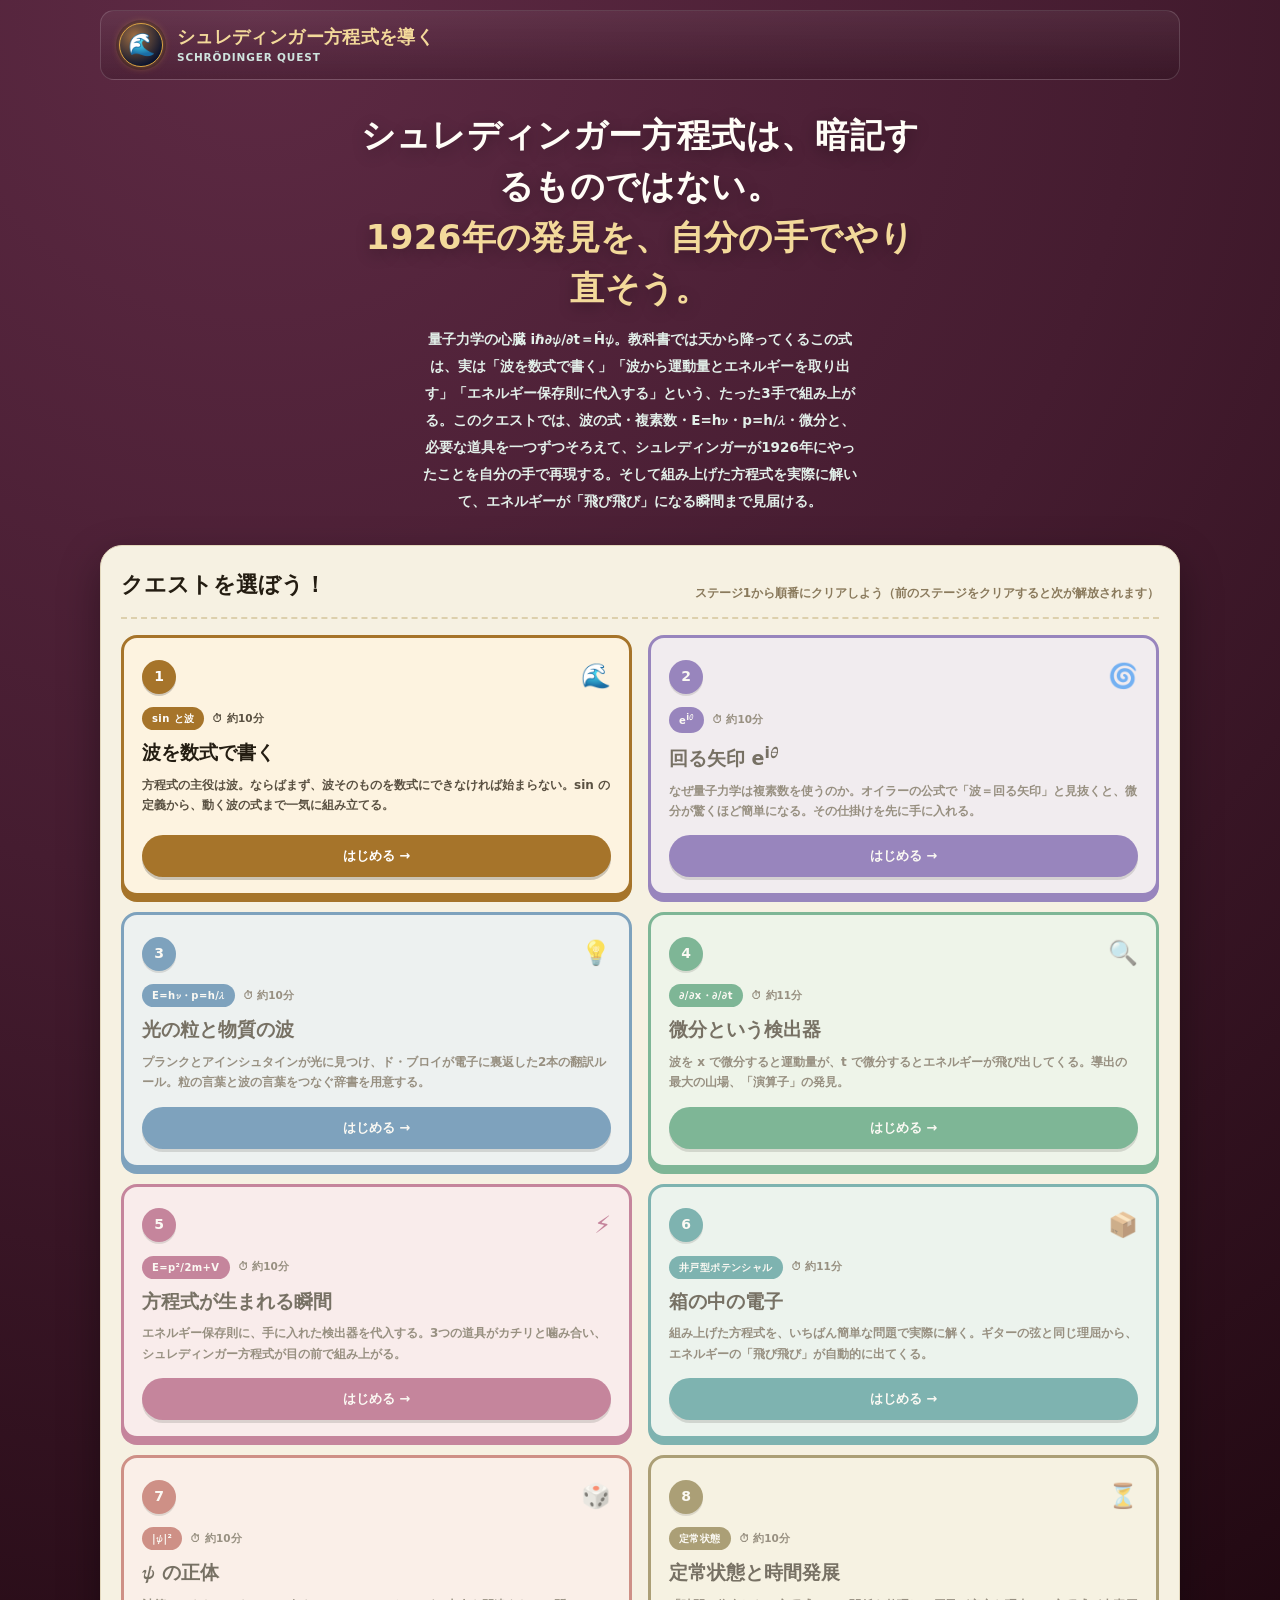
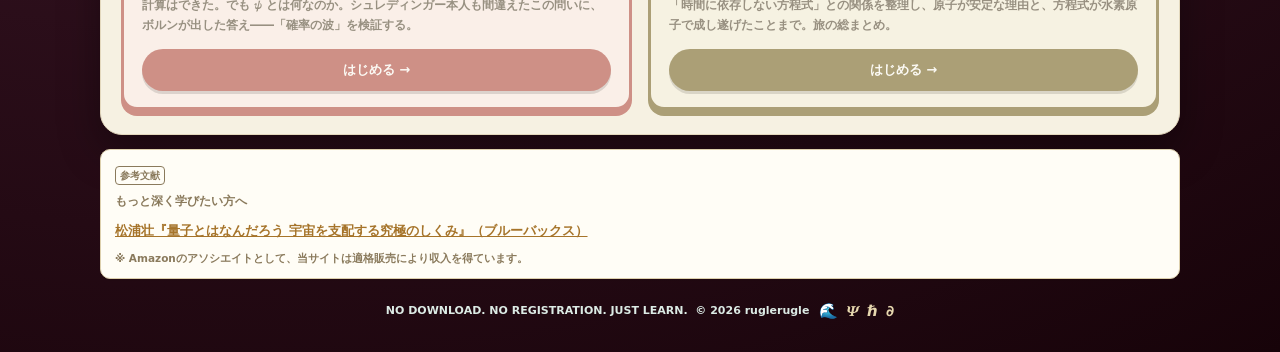
==== index.html @ d4841911 "refactor: 前作との重複を縮約しGreekNuフォント導入・リンク接続 stage3の光電効果・ド・ブロイのフル再教育を復習+リンクに縮約（ℏ導入は維持）。 stage7前半の|ψ|²再説明を" ====
<!DOCTYPE html>
<html lang="ja">
<head>
<meta charset="UTF-8">
<meta name="viewport" content="width=device-width, initial-scale=1.0">
<meta name="theme-color" content="#451c30">
<!-- Google tag (gtag.js) -->
<script async src="https://www.googletagmanager.com/gtag/js?id=G-9RTQCP2HXM"></script>
<script>
  window.dataLayer = window.dataLayer || [];
  function gtag(){dataLayer.push(arguments);}
  gtag('js', new Date());
  gtag('config', 'G-9RTQCP2HXM');
</script>
<title>シュレディンガー方程式を導く ― 全8ステージの無料学習ゲーム</title>
<meta name="description" content="量子力学の心臓、シュレディンガー方程式（シュレーディンガー方程式）はどこから来たのか。波の式・複素数・E=hν・p=h/λ・微分――道具を一つずつそろえて、1926年の方程式を自分の手で組み立てる全8ステージの無料学習サイト。ねこ博士とうさ美が案内します。">
<link rel="canonical" href="https://ruglerugle.github.io/schrodinger-equation/">
<meta property="og:type" content="website">
<meta property="og:site_name" content="シュレディンガー方程式を導く">
<meta property="og:locale" content="ja_JP">
<meta property="og:title" content="シュレディンガー方程式を導く ― 全8ステージの無料学習ゲーム">
<meta property="og:description" content="量子力学の心臓 iℏ∂ψ/∂t＝Ĥψ は、暗記するものではない。波の式と微分だけで、1926年の方程式を自分の手で組み立てる。">
<meta property="og:url" content="https://ruglerugle.github.io/schrodinger-equation/">
<meta property="og:image" content="https://ruglerugle.github.io/schrodinger-equation/images/ogp.png">
<meta name="twitter:card" content="summary_large_image">
<link rel="icon" type="image/png" href="images/favicon.png">
<link rel="stylesheet" href="design-system.css">
<script type="application/ld+json">
{
  "@context": "https://schema.org",
  "@type": "LearningResource",
  "name": "シュレディンガー方程式を導く",
  "alternateName": "SCHRÖDINGER QUEST",
  "description": "量子力学の基礎方程式であるシュレディンガー方程式を、波の数式化・複素数の波・光量子仮説と物質波・微分演算子・エネルギー保存則から自分の手で組み立て、井戸型ポテンシャルを解いて確率解釈と時間発展まで学ぶ全8ステージの無料学習サイト。",
  "url": "https://ruglerugle.github.io/schrodinger-equation/",
  "inLanguage": "ja",
  "learningResourceType": "learning activity",
  "educationalLevel": "中学生以上",
  "teaches": "シュレディンガー方程式の導出（波の式・オイラーの公式・E=hν・p=h/λ・微分演算子・エネルギー保存則・井戸型ポテンシャル・ボルンの確率解釈・定常状態と時間発展）",
  "isAccessibleForFree": true,
  "author": { "@type": "Person", "name": "ruglerugle" }
}
</script>
</head>
<body>
<div class="shell">
  <nav class="topbar" aria-label="サイト情報">
    <span class="brand-badge" aria-hidden="true">🌊</span>
    <span class="brand-copy">
      <strong>シュレディンガー方程式を導く</strong>
      <small>SCHRÖDINGER QUEST</small>
    </span>
  </nav>

  <header class="hero">
    <div class="hero-copy">
      <h1><span class="line">シュレディンガー方程式は、暗記するものではない。</span><span class="line accent">1926年の発見を、自分の手でやり直そう。</span></h1>
      <p>量子力学の心臓 <span class="nowrap">iℏ∂ψ/∂t＝Ĥψ</span>。教科書では天から降ってくるこの式は、実は「波を数式で書く」「波から運動量とエネルギーを取り出す」「エネルギー保存則に代入する」という、たった3手で組み上がる。このクエストでは、波の式・複素数・<span class="nowrap">E=hν</span>・<span class="nowrap">p=h/λ</span>・微分と、必要な道具を一つずつそろえて、シュレディンガーが1926年にやったことを自分の手で再現する。そして組み上げた方程式を実際に解いて、エネルギーが「飛び飛び」になる瞬間まで見届ける。</p>
    </div>
  </header>

  <main>
    <section class="board" aria-labelledby="quest-heading">
      <div class="board-head">
        <div><h2 id="quest-heading">クエストを選ぼう！</h2></div>
        <p>ステージ1から順番にクリアしよう（前のステージをクリアすると次が解放されます）</p>
      </div>

      <div class="quest-grid">
        <a class="quest-card" href="stage1.html" data-stage="1" style="--accent:#a6742a;--accent-bg:#fdf3e0">
          <div class="q-top"><span class="q-num">1</span><span class="q-suit" aria-hidden="true">🌊</span></div>
          <div class="q-meta"><span class="q-tag">sin と波</span><span class="q-time">⏱ 約10分</span></div>
          <div class="q-title">波を数式で書く</div>
          <p class="q-desc">方程式の主役は波。ならばまず、波そのものを数式にできなければ始まらない。sin の定義から、動く波の式まで一気に組み立てる。</p>
          <span class="q-cta">はじめる →</span>
        </a>

        <a class="quest-card" href="stage2.html" data-stage="2" style="--accent:#5b3fa6;--accent-bg:#efe9f9">
          <div class="q-top"><span class="q-num">2</span><span class="q-suit" aria-hidden="true">🌀</span></div>
          <div class="q-meta"><span class="q-tag">e<sup>iθ</sup></span><span class="q-time">⏱ 約10分</span></div>
          <div class="q-title">回る矢印 e<sup>iθ</sup></div>
          <p class="q-desc">なぜ量子力学は複素数を使うのか。オイラーの公式で「波＝回る矢印」と見抜くと、微分が驚くほど簡単になる。その仕掛けを先に手に入れる。</p>
          <span class="q-cta">はじめる →</span>
        </a>

        <a class="quest-card" href="stage3.html" data-stage="3" style="--accent:#2f6fa6;--accent-bg:#e8f1fa">
          <div class="q-top"><span class="q-num">3</span><span class="q-suit" aria-hidden="true">💡</span></div>
          <div class="q-meta"><span class="q-tag">E=hν・p=h/λ</span><span class="q-time">⏱ 約10分</span></div>
          <div class="q-title">光の粒と物質の波</div>
          <p class="q-desc">プランクとアインシュタインが光に見つけ、ド・ブロイが電子に裏返した2本の翻訳ルール。粒の言葉と波の言葉をつなぐ辞書を用意する。</p>
          <span class="q-cta">はじめる →</span>
        </a>

        <a class="quest-card" href="stage4.html" data-stage="4" style="--accent:#2f8f65;--accent-bg:#eaf7ef">
          <div class="q-top"><span class="q-num">4</span><span class="q-suit" aria-hidden="true">🔍</span></div>
          <div class="q-meta"><span class="q-tag">∂/∂x・∂/∂t</span><span class="q-time">⏱ 約11分</span></div>
          <div class="q-title">微分という検出器</div>
          <p class="q-desc">波を x で微分すると運動量が、t で微分するとエネルギーが飛び出してくる。導出の最大の山場、「演算子」の発見。</p>
          <span class="q-cta">はじめる →</span>
        </a>

        <a class="quest-card" href="stage5.html" data-stage="5" style="--accent:#a63f6f;--accent-bg:#fbe9f1">
          <div class="q-top"><span class="q-num">5</span><span class="q-suit" aria-hidden="true">⚡</span></div>
          <div class="q-meta"><span class="q-tag">E=p²/2m+V</span><span class="q-time">⏱ 約10分</span></div>
          <div class="q-title">方程式が生まれる瞬間</div>
          <p class="q-desc">エネルギー保存則に、手に入れた検出器を代入する。3つの道具がカチリと噛み合い、シュレディンガー方程式が目の前で組み上がる。</p>
          <span class="q-cta">はじめる →</span>
        </a>

        <a class="quest-card" href="stage6.html" data-stage="6" style="--accent:#2f8a8f;--accent-bg:#e6f5f5">
          <div class="q-top"><span class="q-num">6</span><span class="q-suit" aria-hidden="true">📦</span></div>
          <div class="q-meta"><span class="q-tag">井戸型ポテンシャル</span><span class="q-time">⏱ 約11分</span></div>
          <div class="q-title">箱の中の電子</div>
          <p class="q-desc">組み上げた方程式を、いちばん簡単な問題で実際に解く。ギターの弦と同じ理屈から、エネルギーの「飛び飛び」が自動的に出てくる。</p>
          <span class="q-cta">はじめる →</span>
        </a>

        <a class="quest-card" href="stage7.html" data-stage="7" style="--accent:#b5504a;--accent-bg:#fdefed">
          <div class="q-top"><span class="q-num">7</span><span class="q-suit" aria-hidden="true">🎲</span></div>
          <div class="q-meta"><span class="q-tag">|ψ|²</span><span class="q-time">⏱ 約10分</span></div>
          <div class="q-title">ψ の正体</div>
          <p class="q-desc">計算はできた。でも ψ とは何なのか。シュレディンガー本人も間違えたこの問いに、ボルンが出した答え――「確率の波」を検証する。</p>
          <span class="q-cta">はじめる →</span>
        </a>

        <a class="quest-card" href="stage8.html" data-stage="8" style="--accent:#7a6a2f;--accent-bg:#f7f3e2">
          <div class="q-top"><span class="q-num">8</span><span class="q-suit" aria-hidden="true">⏳</span></div>
          <div class="q-meta"><span class="q-tag">定常状態</span><span class="q-time">⏱ 約10分</span></div>
          <div class="q-title">定常状態と時間発展</div>
          <p class="q-desc">「時間に依存しない方程式」との関係を整理し、原子が安定な理由と、方程式が水素原子で成し遂げたことまで。旅の総まとめ。</p>
          <span class="q-cta">はじめる →</span>
        </a>

      </div>
    </section>

    <div id="book-recommend"></div>
  </main>

  <footer>
    <p>NO DOWNLOAD. NO REGISTRATION. JUST LEARN. &nbsp;© <span id="year"></span> ruglerugle</p>
    <div class="footer-suits" aria-hidden="true"><span>🌊</span><span>Ψ</span><span>ℏ</span><span>∂</span></div>
  </footer>
</div>

<script>
  document.getElementById("year").textContent = new Date().getFullYear();
</script>
<script src="js/progress.js"></script>
<script>SQ.initCoverPage();</script>
</body>
</html>
---- design-system.css ----
/* ============================================================
   QUEST TEMPLATE — design system
   フェルト×クリーム紙×ゴールドを基調にした、学習クエスト系サイトの
   見た目だけを抜き出した共通デザインシステム。
   クイズ判定・進捗管理・ダイアログ内容などのロジックは含まない。
   色を変えたいときは :root の変数だけ差し替えればOK。
   ============================================================ */

/* ギリシャ文字（Α-Ω, α-ω）を数学組版用のSTIX Two Text Italic（SIL OFLライセンス）で描画し、
   数式らしい字形にする（特にνは右ストロークが強くカーブし、英字のvと見分けやすくなる）。
   woff2はギリシャ文字のみのサブセット(約7KB)を同梱 */
@font-face{
  font-family:"GreekNu";
  src:url("fonts/greek-stix-italic.woff2") format("woff2"),local("Georgia Italic"),local("Times New Roman Italic");
  font-weight:100 900;
  unicode-range:U+0391-03A1,U+03A3-03A9,U+03B1-03C9;
}

*,*::before,*::after{box-sizing:border-box;margin:0;padding:0}
html{-webkit-text-size-adjust:100%;text-size-adjust:100%;scroll-behavior:smooth}
html,body{max-width:100vw;overflow-x:hidden}

:root{
  /* ベース配色（波動カラー：黄昏のワインレッド×ゴールド）。差し替えればテーマが丸ごと変わる */
  --bg1:#451c30;--bg2:#5e2a44;--bg3:#170309;
  --paper:#f6f1e2;--paper2:#fffdf6;--ink:#241d12;--muted:#8a7a5c;--line:#ddd0ad;
  --gold:#d9a441;--gold-dark:#a6742a;--gold-light:#f3d99a;
  --felt:#4c2138;--felt-dark:#240712;
  --ok:#2f9e5c;--ok-bg:#e6f5ec;--ok-bd:#8fd1ab;
  --ng:#c8433f;--ng-bg:#fbe9e8;--ng-bd:#e79a97;
  --shadow:0 16px 40px rgba(0,0,0,.35);
  --r:10px;--r-lg:16px;
  --f:"GreekNu",system-ui,-apple-system,"Hiragino Sans","Yu Gothic",sans-serif;
}

body{
  font-family:var(--f);color:var(--ink);font-weight:600;min-height:100vh;line-height:1.7;
  background:radial-gradient(circle at 20% 0%,var(--bg2) 0,var(--bg1) 40%,var(--bg3) 100%);
}
a{color:inherit}
button,a{-webkit-tap-highlight-color:transparent}

/* ==========================================================
   1. ページ共通シェル（内側ページ：ヘッダー＋サイドバー＋メイン）
   ========================================================== */
.app-shell{min-height:100vh;display:flex;flex-direction:column;gap:12px;padding:10px 12px 24px}

/* ヘッダー */
.game-header{display:flex;align-items:center;gap:18px;flex-wrap:wrap;color:#fff;padding:10px 16px;
  background:linear-gradient(180deg,rgba(255,255,255,.06),rgba(0,0,0,.14));border-radius:12px;border:1px solid rgba(255,255,255,.15)}
.brand{display:flex;flex-direction:column;gap:2px;min-width:220px}
/* brand-title の中にホームバッジ(アイコン)を入れると、それ自体がトップへ戻るボタンになる */
.brand-title{display:flex;align-items:center;gap:9px;font-size:22px;font-weight:950;letter-spacing:.02em;color:var(--gold);text-shadow:0 2px 0 rgba(0,0,0,.4)}
.brand-sub{font-size:12.5px;font-weight:800;color:#d9ece7}
.head-progress-wrap{flex:1;min-width:160px;display:flex;flex-direction:column;gap:4px}
.head-progress-label{font-size:11.5px;color:#cfe4de;font-weight:800}
.head-progress{height:14px;background:rgba(255,255,255,.18);border-radius:999px;overflow:hidden;box-shadow:inset 0 2px 4px rgba(0,0,0,.3)}
.head-progress-fill{height:100%;width:0;background:linear-gradient(90deg,#f3c47a,var(--gold-dark));border-radius:999px;transition:width .4s}
.head-reset{padding:9px 14px;border:1.5px solid rgba(255,255,255,.55);border-radius:8px;background:rgba(0,0,0,.2);color:#fff;font-size:12.5px;font-weight:800;cursor:pointer;white-space:nowrap}
.head-reset:hover{background:rgba(255,255,255,.12)}
a.head-reset{text-decoration:none;display:inline-flex;align-items:center}
/* 円形バッジ（ブランドアイコン兼トップへ戻るボタン） */
.head-reset.home-badge{width:38px;height:38px;flex-shrink:0;padding:0;border-radius:50%;justify-content:center;background:radial-gradient(circle at 35% 30%, rgba(217,164,65,.5), rgba(46,9,27,1) 75%);border:1.5px solid var(--gold);box-shadow:0 0 0 3px rgba(0,0,0,.25),0 0 10px -2px var(--gold);font-size:18px}
.head-reset.home-badge:hover{box-shadow:0 0 0 3px rgba(0,0,0,.25),0 0 16px 0 var(--gold);background:rgba(0,0,0,.12);transform:translateY(-2px) scale(1.07)}
.header-actions{display:flex;align-items:center;gap:10px;margin-left:auto;flex-shrink:0}

/* レイアウト（サイドバー折りたたみ対応のオフキャンバス方式） */
.game-layout{display:grid;grid-template-columns:230px minmax(0,1fr);gap:14px;align-items:start;transition:grid-template-columns .25s ease}
.side-backdrop{display:none}

/* サイドバー */
.side-panel{background:linear-gradient(180deg,rgba(101,44,73,.92),rgba(38,8,22,.95));border:1px solid rgba(255,255,255,.16);
  border-radius:12px;box-shadow:var(--shadow);overflow:hidden;position:sticky;top:10px;transition:width .25s ease}
.side-head{padding:12px 14px;font-size:13px;font-weight:900;color:#eaf6f2;border-bottom:1px solid rgba(255,255,255,.14);
  display:flex;align-items:center;gap:8px;min-height:20px}
.side-head-text{white-space:nowrap}
.side-toggle{width:32px;height:28px;border:1px solid rgba(255,255,255,.28);border-radius:7px;background:rgba(255,255,255,.10);
  color:#eaf6f2;font-weight:950;font-size:16px;cursor:pointer;line-height:1;flex-shrink:0}
.side-list{display:flex;flex-direction:column}
.side-item{display:flex;align-items:center;gap:10px;padding:11px 14px;border-bottom:1px solid rgba(255,255,255,.09);
  color:#c8ded7;cursor:pointer;user-select:none;touch-action:manipulation;min-width:0}
.side-item:hover{background:rgba(255,255,255,.06)}
.side-item.active{background:rgba(217,164,65,.2);box-shadow:inset 3px 0 0 var(--gold)}
.side-item.locked{opacity:.45;cursor:not-allowed}
.side-icon{font-size:16px;width:20px;text-align:center;flex-shrink:0}
.side-text{min-width:0}
.side-main{font-size:12.5px;font-weight:900;line-height:1.3;color:#fff;white-space:nowrap;overflow:hidden;text-overflow:ellipsis}
.side-sub{font-size:10.5px;color:#a9c7be;margin-top:1px;white-space:nowrap;overflow:hidden;text-overflow:ellipsis}

.app-shell.side-collapsed .game-layout{grid-template-columns:64px minmax(0,1fr)}
.app-shell.side-collapsed .side-panel{width:64px}
.app-shell.side-collapsed .side-head{justify-content:center;padding:8px 6px}
.app-shell.side-collapsed .side-head-text{display:none}
.app-shell.side-collapsed .side-item{justify-content:center;padding:11px 6px}
.app-shell.side-collapsed .side-item .side-text{display:none}

@media(min-width:901px){
  .app-shell.side-collapsed .game-layout{grid-template-columns:230px minmax(0,1fr) !important}
  .app-shell.side-collapsed .side-panel{width:auto !important}
  .app-shell.side-collapsed .side-head{justify-content:space-between !important;padding:12px 14px !important}
  .app-shell.side-collapsed .side-head-text{display:block !important}
  .app-shell.side-collapsed .side-item{justify-content:flex-start !important;padding:11px 14px !important}
  .app-shell.side-collapsed .side-item .side-text{display:block !important}
}
@media(max-width:900px){
  .game-layout{grid-template-columns:64px minmax(0,1fr);gap:8px}
  .app-shell:not(.side-collapsed) .game-layout{grid-template-columns:210px minmax(0,1fr)}
  .side-panel{position:sticky;top:8px}
}
@media(max-width:700px){
  .game-layout{grid-template-columns:1fr}
  .app-shell.side-collapsed .game-layout,
  .app-shell:not(.side-collapsed) .game-layout{grid-template-columns:1fr}
  .side-panel{position:fixed;top:0;left:0;width:min(82vw,300px);height:100vh;height:100dvh;
    border-radius:0;transform:translateX(-100%);transition:transform .25s ease;
    box-shadow:10px 0 30px rgba(0,0,0,.45);overflow-y:auto;z-index:80}
  .app-shell.side-collapsed .side-panel{transform:translateX(-100%)}
  .app-shell:not(.side-collapsed) .side-panel{transform:translateX(0)}
  .side-backdrop{display:none;position:fixed;inset:0;background:rgba(6,12,18,.55);z-index:70}
  .app-shell:not(.side-collapsed) .side-backdrop{display:block}
  .game-header{padding:8px 12px}
}

/* メインエリア */
.main-area{background:var(--paper);border:1px solid #e3d8bd;border-radius:12px;padding:18px 18px 20px;box-shadow:var(--shadow);min-height:520px;min-width:0}
.chapter-head{margin-bottom:12px}
.chapter-badge{display:inline-block;background:linear-gradient(#e8c07f,var(--gold-dark));color:#3a2705;border-radius:7px;
  padding:4px 11px;font-size:12px;font-weight:950;letter-spacing:.02em;margin-right:8px;box-shadow:0 2px 0 rgba(0,0,0,.15)}
.chapter-title{display:inline;font-size:20px;font-weight:950;color:#1c2f2b}
.chapter-sub{font-size:13px;color:var(--muted);margin-top:4px;font-weight:700}

/* ==========================================================
   2. キャラクター対話（吹き出し）
   .dialog-avatar.mentor / .dialog-avatar.student で色分け。
   画像を使う場合は中に <img> を入れる（object-fit:contain）。
   ========================================================== */
.dialogue-scene{display:flex;flex-direction:column;gap:8px;margin:14px 0 16px}
.dialog-row{display:grid;grid-template-columns:88px minmax(0,1fr);gap:12px;align-items:stretch;border:1px solid var(--line);background:var(--paper2);border-radius:10px;padding:10px 12px;box-shadow:0 2px 0 rgba(0,0,0,.04)}
.dialog-row.right{grid-template-columns:minmax(0,1fr) 88px}
.dialog-row.right .dialog-character{order:2}
.dialog-row.right .dialog-bubble{order:1}
.dialog-character{display:flex;flex-direction:column;align-items:center;justify-content:center;gap:0;min-width:0}
.dialog-avatar{position:relative;z-index:1;width:75px;height:96px;border-radius:10px;display:flex;align-items:center;justify-content:center;font-size:34px;box-shadow:0 3px 6px rgba(0,0,0,.18);flex-shrink:0;overflow:hidden}
.dialog-avatar.mentor{background:linear-gradient(#fde3d6,#f7c2a4)}
.dialog-avatar.student{background:linear-gradient(#dcefe9,#b9dcd0)}
.dialog-avatar img{width:100%;height:100%;object-fit:contain}
.dialog-name{position:relative;z-index:2;margin-top:-8px;padding:3px 10px;border-radius:7px;color:#fff;font-weight:900;font-size:11px;line-height:1.2;box-shadow:0 2px 0 rgba(0,0,0,.16);white-space:nowrap;text-align:center}
.dialog-name.mentor{background:linear-gradient(#f0b868,#c19a3a)}
.dialog-name.student{background:linear-gradient(#5cc2ab,#2f8f78)}
.dialog-bubble{position:relative;align-self:center;background:var(--paper);border:1px solid var(--line);border-radius:12px;padding:11px 14px;color:var(--ink);font-size:14.5px;line-height:1.75;font-weight:700;min-height:56px;align-content:center}
.dialog-bubble::before{content:"";position:absolute;left:-10px;top:50%;transform:translateY(-50%);width:0;height:0;border-top:8px solid transparent;border-bottom:8px solid transparent;border-right:10px solid var(--line)}
.dialog-bubble::after{content:"";position:absolute;left:-8px;top:50%;transform:translateY(-50%);width:0;height:0;border-top:7px solid transparent;border-bottom:7px solid transparent;border-right:9px solid var(--paper)}
.dialog-row.right .dialog-bubble::before{left:auto;right:-10px;border-right:0;border-left:10px solid var(--line)}
.dialog-row.right .dialog-bubble::after{left:auto;right:-8px;border-right:0;border-left:9px solid var(--paper)}
@media (max-width:700px){
  .dialog-row,.dialog-row.right{grid-template-columns:70px minmax(0,1fr);padding:8px;gap:8px}
  .dialog-row.right .dialog-character{order:0}
  .dialog-row.right .dialog-bubble{order:1}
  .dialog-avatar{width:59px;height:76px;font-size:27px}
  .dialog-name{font-size:9.5px;padding:3px 7px;margin-top:-6px}
  .dialog-bubble{font-size:14px;padding:9px 11px;min-height:0}
  .dialog-row.right .dialog-bubble::before{left:-10px;right:auto;border-left:0;border-right:10px solid var(--line)}
  .dialog-row.right .dialog-bubble::after{left:-8px;right:auto;border-left:0;border-right:9px solid var(--paper)}
}

/* ==========================================================
   3. ミッションボックス／ボタン／選択肢（クイズの見た目のみ。判定ロジックは含まない）
   ========================================================== */
.mission-box{background:linear-gradient(180deg,#fff8e6,#fdefc9);border:1px solid #e3c877;border-radius:10px;padding:12px 14px;margin-bottom:14px}
.mission-label{font-size:11.5px;font-weight:950;color:#8a6614;margin-bottom:3px}
.mission-text{font-size:13.5px;color:#3a2c08;font-weight:700;line-height:1.6}
.mission-status{display:inline-block;margin-top:8px;padding:3px 11px;border-radius:999px;font-size:11.5px;font-weight:900;
  background:#eee1bd;color:#8a6614}
.mission-status.ok{background:var(--ok-bg);color:var(--ok);border:1px solid var(--ok-bd)}

/* ステージクリア演出・クリアバッジ */
.stage-clear-banner{margin:18px 0 4px;text-align:center;font-size:24px;font-weight:950;color:var(--gold-dark);letter-spacing:.04em;animation:clear-pop .5s cubic-bezier(.2,1.6,.4,1)}
@keyframes clear-pop{0%{transform:scale(.3);opacity:0}100%{transform:scale(1);opacity:1}}
.quest-card.cleared::after{content:"🏅";position:absolute;top:-12px;right:-8px;font-size:26px;filter:drop-shadow(0 2px 3px rgba(0,0,0,.3))}
@media (prefers-reduced-motion:reduce){.stage-clear-banner{animation:none}}

.stage-nav{display:flex;justify-content:flex-end;gap:10px;margin-top:18px;flex-wrap:wrap}
.btn{border:1px solid #c9bda0;background:#fff;border-radius:8px;padding:.65rem 1.2rem;font-size:13.5px;cursor:pointer;
  color:var(--ink);font-family:var(--f);font-weight:800;touch-action:manipulation;-webkit-tap-highlight-color:transparent}
.btn:hover{background:#f4efe0}
.btn:disabled{opacity:.4;cursor:not-allowed}
a.btn{text-decoration:none;display:inline-flex;align-items:center}
.btn-primary{background:linear-gradient(#d9a441,#a6742a);border-color:#8f5518;color:#fff;box-shadow:0 3px 0 #6f430f}
.btn-primary:hover{opacity:.92;background:linear-gradient(#d9a441,#a6742a)}
.btn-primary:disabled{opacity:.4;cursor:not-allowed;box-shadow:none}

.choice-list{display:flex;flex-wrap:wrap;gap:8px;margin-top:10px}
.choice-btn{border:1.5px solid #b6c9c2;background:#fff;border-radius:8px;padding:.55rem 1rem;font-size:14px;font-weight:800;
  cursor:pointer;color:#20463d;touch-action:manipulation;text-align:left}
.choice-btn:hover{background:#eef7f3}
.choice-btn.choice-ok{background:var(--ok-bg);border-color:var(--ok-bd);color:var(--ok)}
.choice-btn.choice-ng{background:var(--ng-bg);border-color:var(--ng-bd);color:var(--ng)}
/* 色だけに頼らない正誤表示（色覚特性への配慮） */
.choice-btn.choice-ok::before{content:"✓ "}
.choice-btn.choice-ng::before{content:"✗ "}
/* スクリーンリーダー専用テキスト */
.sr-only{position:absolute;width:1px;height:1px;padding:0;margin:-1px;overflow:hidden;clip:rect(0 0 0 0);white-space:nowrap;border:0}
.quiz-q{font-size:14.5px;font-weight:850;color:#1c2f2b;margin-top:4px}
.quiz-head{font-size:14px;font-weight:950;color:#1c2f2b;margin:18px 0 10px;padding-top:10px;border-top:1px dashed var(--line)}
.quiz-card{background:linear-gradient(180deg,#fff,var(--paper2));border:1px solid var(--line);border-radius:10px;padding:12px 14px;margin-bottom:10px}
.quiz-explain{margin-top:9px;font-size:13.5px;line-height:1.6;color:#3a2c08;background:#fff8e6;border:1px solid #e3c877;border-radius:8px;padding:8px 10px}

/* ==========================================================
   4.5 SVG図解ボックス（relativity-quest 独自拡張）
   ========================================================== */
.diagram-box{background:var(--paper2);border:1px solid var(--line);border-radius:12px;padding:14px;margin:16px 0;text-align:center}
.diagram-box svg{max-width:min(100%,460px);height:auto}
.diagram-caption{font-size:12.5px;color:var(--muted);margin-top:8px;font-weight:700;line-height:1.6}
.formula-box{background:#fff8e6;border:1px solid #e3c877;border-radius:10px;padding:14px 16px;margin:12px 0;font-size:14px;line-height:1.85;color:#3a2c08;font-weight:700;overflow-x:auto}
/* 各ステップは折り返しても頭が分かるよう、ぶら下げインデント＋行間で区切る */
.formula-box .step{display:block;margin-bottom:11px;padding-left:1.3em;text-indent:-1.3em;word-break:keep-all;overflow-wrap:break-word}
.formula-box .step.multi{padding-left:0;text-indent:0}
.formula-box .step.multi .item{display:inline-block;max-width:100%;padding-left:1.3em;text-indent:-1.3em;word-break:keep-all;overflow-wrap:break-word}
.formula-box .step:last-child{margin-bottom:0}
/* 折り返しても項目の切れ目が分かるよう、2つめ以降に区切り線を引く */
.formula-box .step + .step{border-top:1px dashed #e6cf94;padding-top:11px}
/* 途中で割れると読めなくなる項だけ、折り返しを禁じる */
.formula-box .nw{white-space:nowrap}
/* 幅の狭い画面では、見出しと式を別の行に分ける */
.formula-box br.wbr{display:none}
@media(max-width:480px){ .formula-box br.wbr{display:inline} }
@media(max-width:480px){
  .formula-box{font-size:13.5px;padding:12px 13px;line-height:1.8}
  .formula-box .step{margin-bottom:12px}
  .app-shell.side-collapsed{padding-left:0;padding-right:0}
  .app-shell.side-collapsed .main-area{padding-left:8px;padding-right:8px;border-left:none;border-right:none;border-radius:0}
}

/* ==========================================================
   5. 終了画面／外部リンク案内
   ========================================================== */
#book-recommend{margin-top:14px;background:var(--paper2);border:1px solid var(--line);border-radius:10px;padding:10px 14px;box-shadow:0 2px 0 rgba(0,0,0,.04)}
#book-recommend:empty{display:none}
.book-recommend-label{display:inline-block;font-size:10px;font-weight:900;color:var(--muted);border:1px solid var(--muted);border-radius:4px;padding:0 4px;margin:0 0 6px}
.book-recommend-body{display:flex;align-items:center;gap:12px}
.book-recommend-lead{font-size:12px;color:var(--muted);margin:0 0 4px;font-weight:700}
#book-recommend a{font-size:13px;color:var(--gold-dark);font-weight:900;text-decoration:underline}
.book-recommend-note{margin-top:7px;font-size:10.5px;color:var(--muted);font-weight:700}

.recap-list{display:flex;flex-direction:column;gap:10px;margin:4px 0 8px}
.recap-item{display:flex;align-items:flex-start;gap:12px;padding:12px 14px;background:var(--paper2);border:1px solid var(--line);border-radius:10px}
.recap-num{flex-shrink:0;width:26px;height:26px;border-radius:50%;background:linear-gradient(#d9a441,#a6742a);color:#fff;font-weight:900;font-size:12px;display:flex;align-items:center;justify-content:center;margin-top:1px}
.recap-body{font-size:13px;line-height:1.7}
.recap-title{font-weight:900;color:var(--ink)}
.recap-desc{color:var(--muted);font-weight:700}
.complete-actions{display:flex;gap:12px;flex-wrap:wrap;justify-content:center;margin-top:20px}

/* ==========================================================
   6. トップ（ポータル）ページ：ヒーロー＋クエストカード
   ========================================================== */
.shell{width:min(1080px,calc(100% - 32px));margin:0 auto;padding:10px 0 28px}

.topbar{display:flex;align-items:center;gap:14px;flex-wrap:wrap;color:#fff;padding:12px 18px;margin-bottom:16px;
  background:linear-gradient(180deg,rgba(255,255,255,.06),rgba(0,0,0,.14));border-radius:14px;border:1px solid rgba(255,255,255,.15)}
.brand-badge{width:44px;height:44px;flex-shrink:0;border-radius:50%;display:flex;align-items:center;justify-content:center;font-size:22px;
  background:radial-gradient(circle at 35% 30%,rgba(217,164,65,.55),rgba(12,20,46,1) 75%);border:1.5px solid var(--gold);
  box-shadow:0 0 0 3px rgba(0,0,0,.25),0 0 10px -2px var(--gold)}
.brand-copy{display:flex;flex-direction:column;line-height:1.25}
.brand-copy strong{font-size:18px;font-weight:900;letter-spacing:.02em;color:var(--gold-light)}
.brand-copy small{margin-top:2px;font-size:10.5px;font-weight:800;letter-spacing:.08em;color:#cfe4de}

.hero{position:relative;display:flex;align-items:flex-end;justify-content:center;gap:18px;padding:14px 10px 10px;text-align:center}
.hero-mascot{width:104px;height:auto;flex-shrink:0;filter:drop-shadow(0 10px 14px rgba(0,0,0,.35))}
.hero-copy{max-width:560px}
.hero h1{color:#fffdf7;font-size:clamp(22px,4.6vw,34px);font-weight:900;line-height:1.5;letter-spacing:.01em;
  text-shadow:0 4px 16px rgba(0,0,0,.3)}
.hero h1 .line{display:block}
.hero h1 .accent{color:var(--gold-light)}
.hero p{max-width:440px;margin:12px auto 0;color:#e2efe9;font-size:13.5px;font-weight:700;line-height:2}
.nowrap{white-space:nowrap}

.board{margin-top:20px;padding:20px 20px 24px;background:var(--paper);border:1px solid #e3d8bd;border-radius:22px;box-shadow:var(--shadow)}
.board-head{display:flex;align-items:flex-end;justify-content:space-between;gap:16px;flex-wrap:wrap;margin-bottom:16px;
  padding-bottom:14px;border-bottom:2.5px dashed var(--line)}
.board-head h2{font-size:22px;font-weight:900;color:var(--ink)}
.board-head p{font-size:12px;font-weight:700;color:var(--muted)}

.quest-grid{display:grid;grid-template-columns:repeat(2,minmax(0,1fr));gap:16px}
.quest-card{
  --accent:var(--gold-dark);--accent-bg:#fdf6e6;
  position:relative;display:flex;flex-direction:column;gap:10px;padding:18px 18px 16px;
  border-radius:var(--r-lg);border:3px solid var(--accent);background:var(--accent-bg);
  color:var(--ink);text-decoration:none;box-shadow:0 6px 0 var(--accent);
  transition:transform .16s ease,box-shadow .16s ease;
}
.quest-card:hover,.quest-card:focus-visible{transform:translateY(-3px);box-shadow:0 9px 0 var(--accent);outline:none}
.quest-card:active{transform:translateY(3px);box-shadow:0 2px 0 var(--accent)}
.quest-card.locked{opacity:.6;cursor:default;box-shadow:0 6px 0 var(--accent)}
.quest-card.locked:hover{transform:none;box-shadow:0 6px 0 var(--accent)}

.q-top{display:flex;align-items:center;gap:10px}
.q-num{width:34px;height:34px;flex-shrink:0;border-radius:50%;display:flex;align-items:center;justify-content:center;
  background:var(--accent);color:#fff;font-weight:900;font-size:14px;box-shadow:0 2px 0 rgba(0,0,0,.18)}
.q-suit{margin-left:auto;font-size:24px;color:var(--accent)}
.q-title{font-size:19px;font-weight:900;line-height:1.3}
.q-meta{display:flex;align-items:center;gap:8px;flex-wrap:wrap}
.q-tag{display:inline-block;width:fit-content;padding:3px 10px;border-radius:999px;background:var(--accent);color:#fff;
  font-size:10px;font-weight:900;letter-spacing:.04em}
.q-time{font-size:10.5px;font-weight:800;color:#5a5142}
.q-desc{font-size:12px;font-weight:700;color:#5a5142;line-height:1.7;flex:1}
.q-cta{margin-top:4px;display:inline-flex;align-items:center;justify-content:center;gap:6px;padding:10px 0;border-radius:999px;
  background:var(--accent);color:#fff;font-size:13px;font-weight:900;box-shadow:0 3px 0 rgba(0,0,0,.2)}

footer{margin-top:20px;display:flex;flex-wrap:wrap;align-items:center;justify-content:center;gap:10px;
  color:#dcebe5;font-size:11px;font-weight:700;text-align:center}
.footer-suits{display:flex;gap:8px;font-size:15px;color:#e6d7ae}

@media (max-width:780px){
  .hero-mascot{display:none}
  .hero h1{font-size:clamp(17px,5.6vw,32px)}
}
@media (max-width:760px){
  .quest-grid{grid-template-columns:1fr}
  .hero{gap:8px;padding-top:10px}
  .board{padding:16px 14px 18px;border-radius:18px}
}
@media (prefers-reduced-motion:reduce){
  html{scroll-behavior:auto}
  *,*::before,*::after{transition-duration:.01ms!important}
}
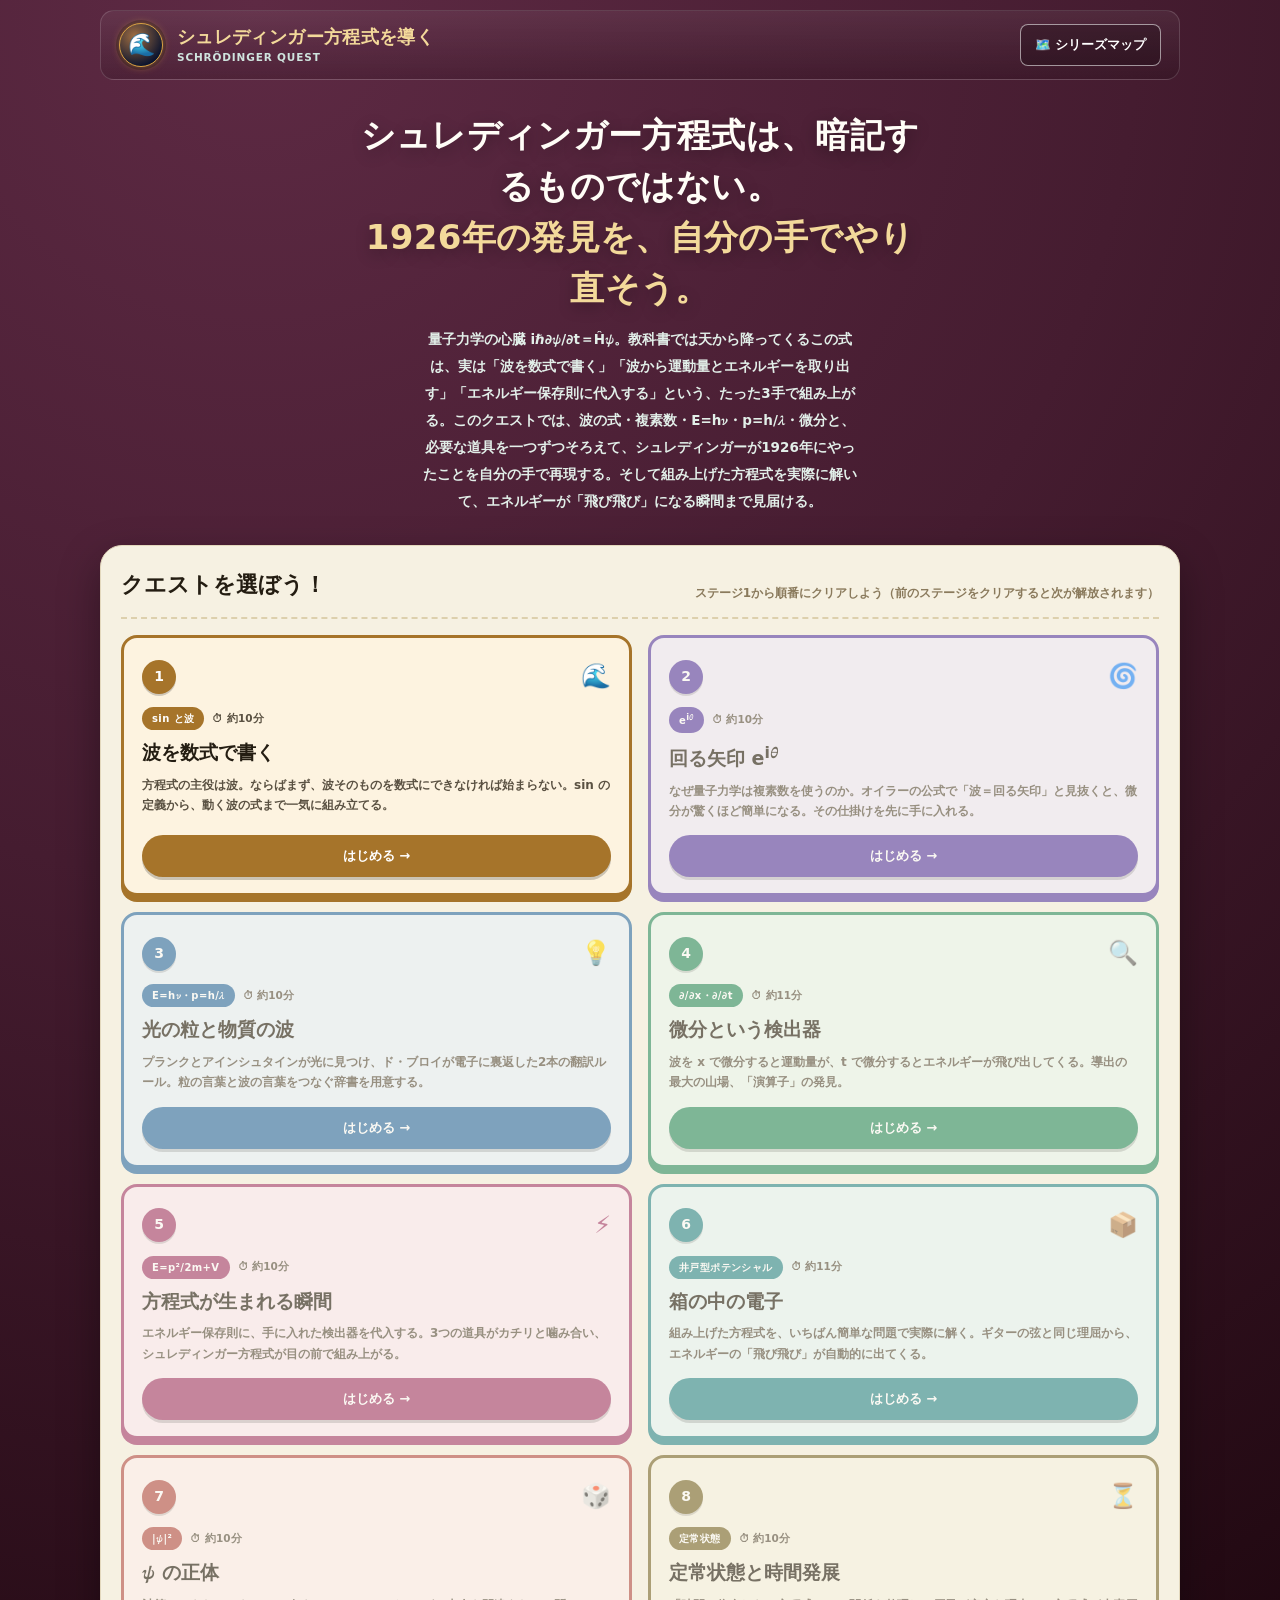
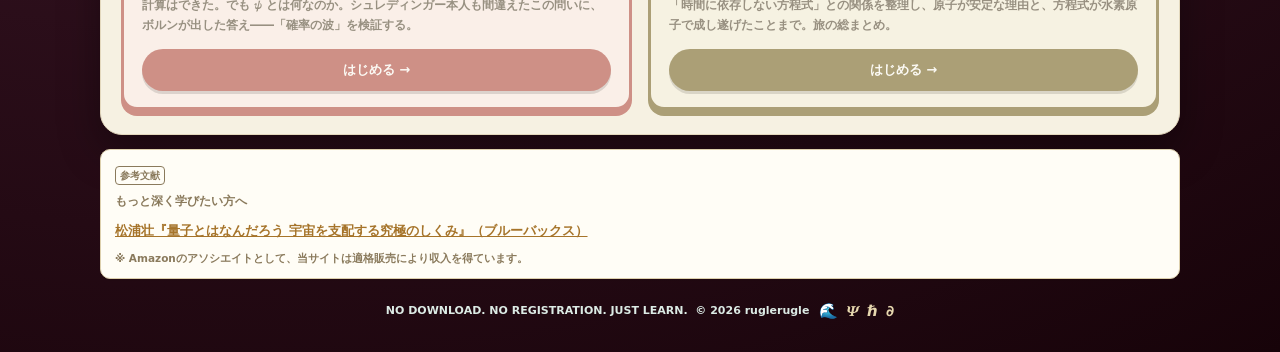
==== commit b35b50fc: "feat: 全ページのヘッダーにシリーズマップへ戻るリンクを追加 Co-Authored-By: Claude Fable 5 <noreply@anthropic.com>" ====
--- a/index.html
+++ b/index.html
@@ -14,14 +14,14 @@
 </script>
 <title>シュレディンガー方程式を導く ― 全8ステージの無料学習ゲーム</title>
 <meta name="description" content="量子力学の心臓、シュレディンガー方程式（シュレーディンガー方程式）はどこから来たのか。波の式・複素数・E=hν・p=h/λ・微分――道具を一つずつそろえて、1926年の方程式を自分の手で組み立てる全8ステージの無料学習サイト。ねこ博士とうさ美が案内します。">
-<link rel="canonical" href="https://ruglerugle.github.io/schrodinger-equation/">
+<link rel="canonical" href="https://quantum-mechanics.habatakijuku.com/schrodinger-equation/">
 <meta property="og:type" content="website">
 <meta property="og:site_name" content="シュレディンガー方程式を導く">
 <meta property="og:locale" content="ja_JP">
 <meta property="og:title" content="シュレディンガー方程式を導く ― 全8ステージの無料学習ゲーム">
 <meta property="og:description" content="量子力学の心臓 iℏ∂ψ/∂t＝Ĥψ は、暗記するものではない。波の式と微分だけで、1926年の方程式を自分の手で組み立てる。">
-<meta property="og:url" content="https://ruglerugle.github.io/schrodinger-equation/">
-<meta property="og:image" content="https://ruglerugle.github.io/schrodinger-equation/images/ogp.png">
+<meta property="og:url" content="https://quantum-mechanics.habatakijuku.com/schrodinger-equation/">
+<meta property="og:image" content="https://quantum-mechanics.habatakijuku.com/schrodinger-equation/images/ogp.png">
 <meta name="twitter:card" content="summary_large_image">
 <link rel="icon" type="image/png" href="images/favicon.png">
 <link rel="stylesheet" href="design-system.css">
@@ -32,7 +32,7 @@
   "name": "シュレディンガー方程式を導く",
   "alternateName": "SCHRÖDINGER QUEST",
   "description": "量子力学の基礎方程式であるシュレディンガー方程式を、波の数式化・複素数の波・光量子仮説と物質波・微分演算子・エネルギー保存則から自分の手で組み立て、井戸型ポテンシャルを解いて確率解釈と時間発展まで学ぶ全8ステージの無料学習サイト。",
-  "url": "https://ruglerugle.github.io/schrodinger-equation/",
+  "url": "https://quantum-mechanics.habatakijuku.com/schrodinger-equation/",
   "inLanguage": "ja",
   "learningResourceType": "learning activity",
   "educationalLevel": "中学生以上",
@@ -50,6 +50,7 @@
       <strong>シュレディンガー方程式を導く</strong>
       <small>SCHRÖDINGER QUEST</small>
     </span>
+    <a class="head-reset" style="margin-left:auto" href="https://quantum-mechanics.habatakijuku.com/" title="量子クエスト集（シリーズマップ）へ">🗺️ シリーズマップ</a>
   </nav>
 
   <header class="hero">
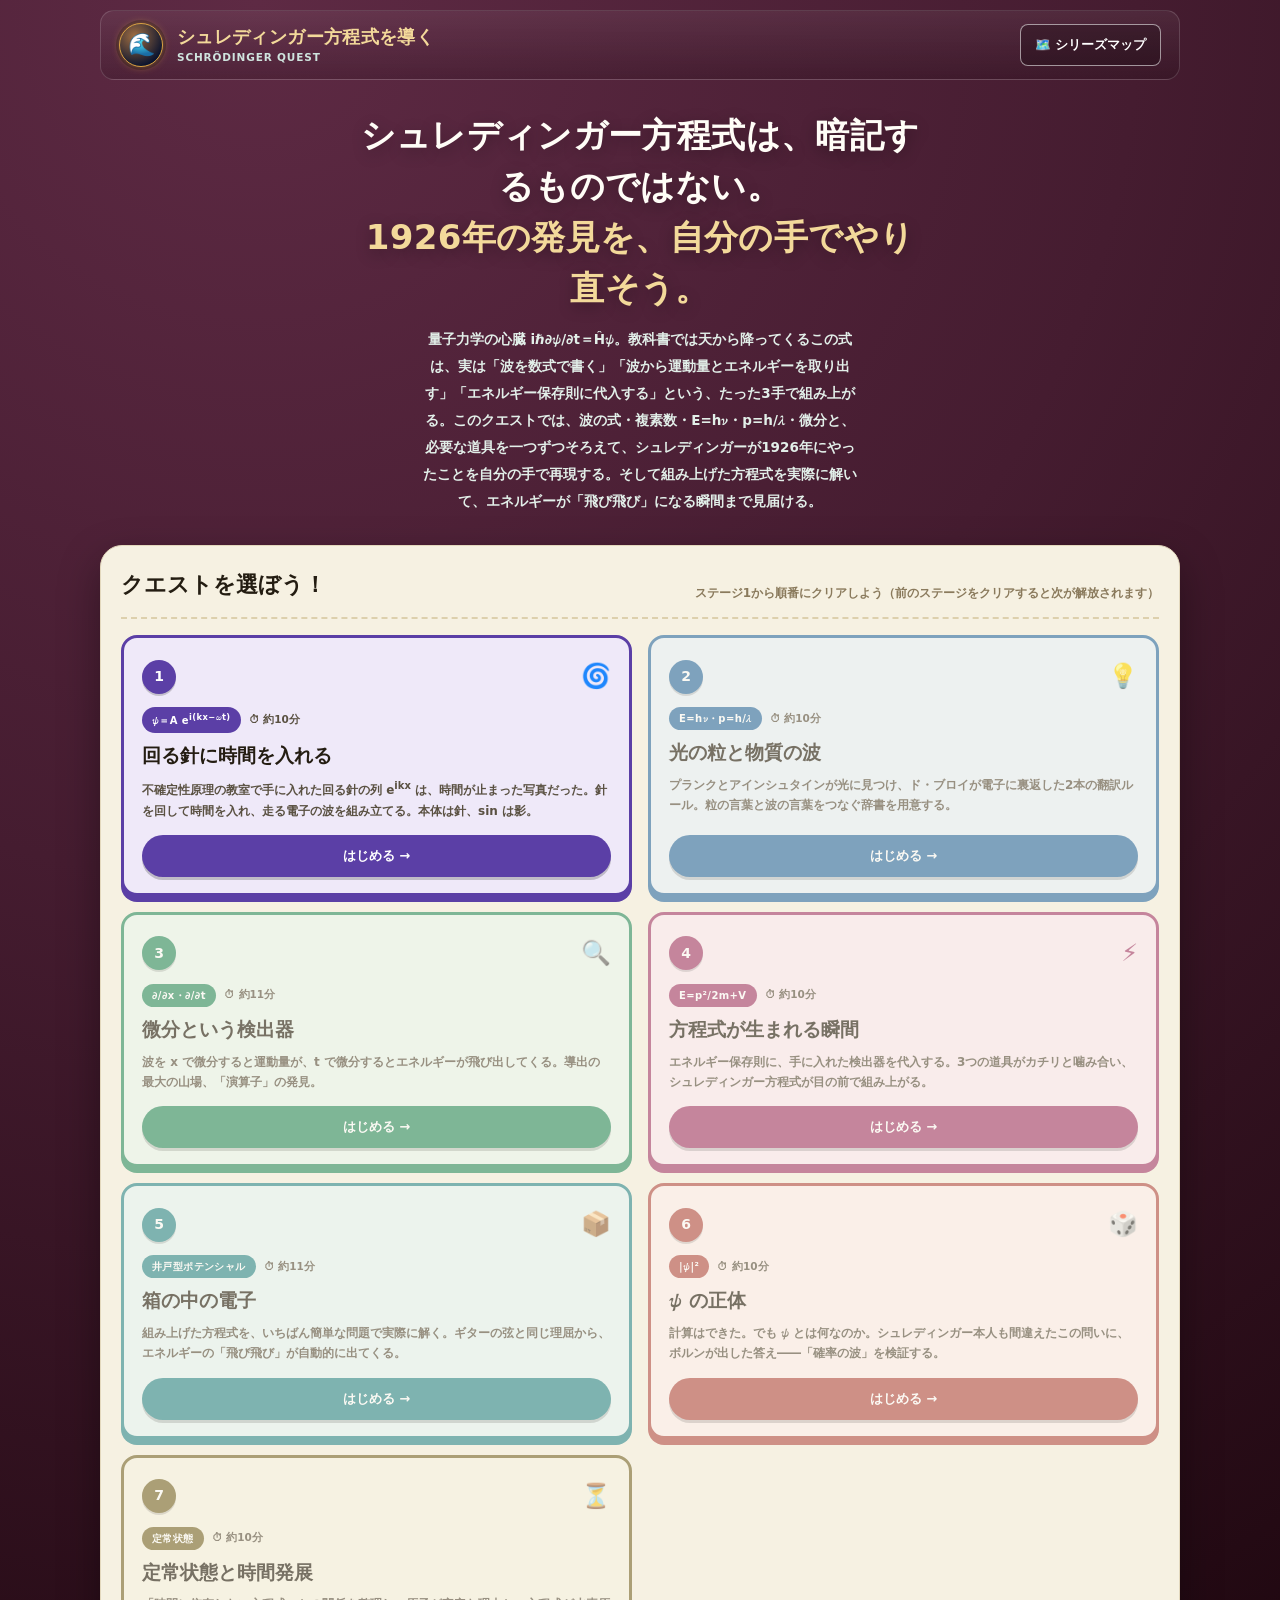
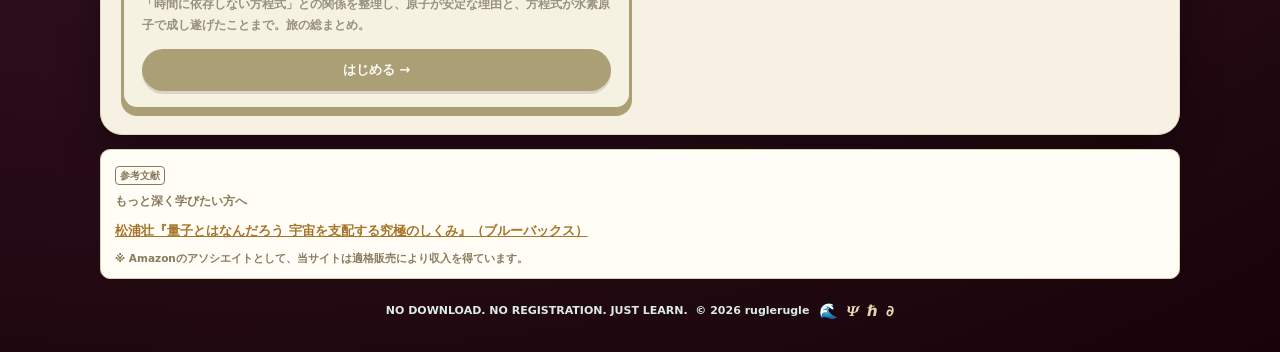
==== commit f7d86560: "refactor: STAGE1（sin波）と STAGE2（複素数の波）を1つにまとめ、全7ステージに ②ケナードを読んだ読者には、sin から複素数の波へ乗り換える工程が再説明だった。 ②の到達点" ====
--- a/index.html
+++ b/index.html
@@ -12,16 +12,18 @@
   gtag('js', new Date());
   gtag('config', 'G-9RTQCP2HXM');
 </script>
-<title>シュレディンガー方程式を導く ― 全8ステージの無料学習ゲーム</title>
-<meta name="description" content="量子力学の心臓、シュレディンガー方程式（シュレーディンガー方程式）はどこから来たのか。波の式・複素数・E=hν・p=h/λ・微分――道具を一つずつそろえて、1926年の方程式を自分の手で組み立てる全8ステージの無料学習サイト。ねこ博士とうさ美が案内します。">
+<title>シュレディンガー方程式を導く ― 全7ステージの無料学習ゲーム</title>
+<meta name="description" content="量子力学の心臓、シュレディンガー方程式（シュレーディンガー方程式）はどこから来たのか。複素数の波・E=hν・p=h/λ・微分――道具を一つずつそろえて、1926年の方程式を自分の手で組み立てる全7ステージの無料学習サイト。ねこ博士とうさ美が案内します。">
 <link rel="canonical" href="https://quantum-mechanics.habatakijuku.com/schrodinger-equation/">
 <meta property="og:type" content="website">
 <meta property="og:site_name" content="シュレディンガー方程式を導く">
 <meta property="og:locale" content="ja_JP">
-<meta property="og:title" content="シュレディンガー方程式を導く ― 全8ステージの無料学習ゲーム">
+<meta property="og:title" content="シュレディンガー方程式を導く ― 全7ステージの無料学習ゲーム">
 <meta property="og:description" content="量子力学の心臓 iℏ∂ψ/∂t＝Ĥψ は、暗記するものではない。波の式と微分だけで、1926年の方程式を自分の手で組み立てる。">
 <meta property="og:url" content="https://quantum-mechanics.habatakijuku.com/schrodinger-equation/">
 <meta property="og:image" content="https://quantum-mechanics.habatakijuku.com/schrodinger-equation/images/ogp.png">
+<meta property="og:image:width" content="1200">
+<meta property="og:image:height" content="630">
 <meta name="twitter:card" content="summary_large_image">
 <link rel="icon" type="image/png" href="images/favicon.png">
 <link rel="stylesheet" href="design-system.css">
@@ -31,12 +33,12 @@
   "@type": "LearningResource",
   "name": "シュレディンガー方程式を導く",
   "alternateName": "SCHRÖDINGER QUEST",
-  "description": "量子力学の基礎方程式であるシュレディンガー方程式を、波の数式化・複素数の波・光量子仮説と物質波・微分演算子・エネルギー保存則から自分の手で組み立て、井戸型ポテンシャルを解いて確率解釈と時間発展まで学ぶ全8ステージの無料学習サイト。",
+  "description": "量子力学の基礎方程式であるシュレディンガー方程式を、複素数の波・光量子仮説と物質波・微分演算子・エネルギー保存則から自分の手で組み立て、井戸型ポテンシャルを解いて確率解釈と時間発展まで学ぶ全7ステージの無料学習サイト。",
   "url": "https://quantum-mechanics.habatakijuku.com/schrodinger-equation/",
   "inLanguage": "ja",
   "learningResourceType": "learning activity",
   "educationalLevel": "中学生以上",
-  "teaches": "シュレディンガー方程式の導出（波の式・オイラーの公式・E=hν・p=h/λ・微分演算子・エネルギー保存則・井戸型ポテンシャル・ボルンの確率解釈・定常状態と時間発展）",
+  "teaches": "シュレディンガー方程式の導出（複素数の波・E=hν・p=h/λ・微分演算子・エネルギー保存則・井戸型ポテンシャル・ボルンの確率解釈・定常状態と時間発展）",
   "isAccessibleForFree": true,
   "author": { "@type": "Person", "name": "ruglerugle" }
 }
@@ -68,64 +70,56 @@
       </div>
 
       <div class="quest-grid">
-        <a class="quest-card" href="stage1.html" data-stage="1" style="--accent:#a6742a;--accent-bg:#fdf3e0">
-          <div class="q-top"><span class="q-num">1</span><span class="q-suit" aria-hidden="true">🌊</span></div>
-          <div class="q-meta"><span class="q-tag">sin と波</span><span class="q-time">⏱ 約10分</span></div>
-          <div class="q-title">波を数式で書く</div>
-          <p class="q-desc">方程式の主役は波。ならばまず、波そのものを数式にできなければ始まらない。sin の定義から、動く波の式まで一気に組み立てる。</p>
+        <a class="quest-card" href="stage1.html" data-stage="1" style="--accent:#5b3fa6;--accent-bg:#efe9f9">
+          <div class="q-top"><span class="q-num">1</span><span class="q-suit" aria-hidden="true">🌀</span></div>
+          <div class="q-meta"><span class="q-tag">ψ＝A e<sup>i(kx−ωt)</sup></span><span class="q-time">⏱ 約10分</span></div>
+          <div class="q-title">回る針に時間を入れる</div>
+          <p class="q-desc">不確定性原理の教室で手に入れた回る針の列 e<sup>ikx</sup> は、時間が止まった写真だった。針を回して時間を入れ、走る電子の波を組み立てる。本体は針、sin は影。</p>
           <span class="q-cta">はじめる →</span>
         </a>
 
-        <a class="quest-card" href="stage2.html" data-stage="2" style="--accent:#5b3fa6;--accent-bg:#efe9f9">
-          <div class="q-top"><span class="q-num">2</span><span class="q-suit" aria-hidden="true">🌀</span></div>
-          <div class="q-meta"><span class="q-tag">e<sup>iθ</sup></span><span class="q-time">⏱ 約10分</span></div>
-          <div class="q-title">回る矢印 e<sup>iθ</sup></div>
-          <p class="q-desc">なぜ量子力学は複素数を使うのか。オイラーの公式で「波＝回る矢印」と見抜くと、微分が驚くほど簡単になる。その仕掛けを先に手に入れる。</p>
-          <span class="q-cta">はじめる →</span>
-        </a>
-
-        <a class="quest-card" href="stage3.html" data-stage="3" style="--accent:#2f6fa6;--accent-bg:#e8f1fa">
-          <div class="q-top"><span class="q-num">3</span><span class="q-suit" aria-hidden="true">💡</span></div>
+        <a class="quest-card" href="stage2.html" data-stage="2" style="--accent:#2f6fa6;--accent-bg:#e8f1fa">
+          <div class="q-top"><span class="q-num">2</span><span class="q-suit" aria-hidden="true">💡</span></div>
           <div class="q-meta"><span class="q-tag">E=hν・p=h/λ</span><span class="q-time">⏱ 約10分</span></div>
           <div class="q-title">光の粒と物質の波</div>
           <p class="q-desc">プランクとアインシュタインが光に見つけ、ド・ブロイが電子に裏返した2本の翻訳ルール。粒の言葉と波の言葉をつなぐ辞書を用意する。</p>
           <span class="q-cta">はじめる →</span>
         </a>
 
-        <a class="quest-card" href="stage4.html" data-stage="4" style="--accent:#2f8f65;--accent-bg:#eaf7ef">
-          <div class="q-top"><span class="q-num">4</span><span class="q-suit" aria-hidden="true">🔍</span></div>
+        <a class="quest-card" href="stage3.html" data-stage="3" style="--accent:#2f8f65;--accent-bg:#eaf7ef">
+          <div class="q-top"><span class="q-num">3</span><span class="q-suit" aria-hidden="true">🔍</span></div>
           <div class="q-meta"><span class="q-tag">∂/∂x・∂/∂t</span><span class="q-time">⏱ 約11分</span></div>
           <div class="q-title">微分という検出器</div>
           <p class="q-desc">波を x で微分すると運動量が、t で微分するとエネルギーが飛び出してくる。導出の最大の山場、「演算子」の発見。</p>
           <span class="q-cta">はじめる →</span>
         </a>
 
-        <a class="quest-card" href="stage5.html" data-stage="5" style="--accent:#a63f6f;--accent-bg:#fbe9f1">
-          <div class="q-top"><span class="q-num">5</span><span class="q-suit" aria-hidden="true">⚡</span></div>
+        <a class="quest-card" href="stage4.html" data-stage="4" style="--accent:#a63f6f;--accent-bg:#fbe9f1">
+          <div class="q-top"><span class="q-num">4</span><span class="q-suit" aria-hidden="true">⚡</span></div>
           <div class="q-meta"><span class="q-tag">E=p²/2m+V</span><span class="q-time">⏱ 約10分</span></div>
           <div class="q-title">方程式が生まれる瞬間</div>
           <p class="q-desc">エネルギー保存則に、手に入れた検出器を代入する。3つの道具がカチリと噛み合い、シュレディンガー方程式が目の前で組み上がる。</p>
           <span class="q-cta">はじめる →</span>
         </a>
 
-        <a class="quest-card" href="stage6.html" data-stage="6" style="--accent:#2f8a8f;--accent-bg:#e6f5f5">
-          <div class="q-top"><span class="q-num">6</span><span class="q-suit" aria-hidden="true">📦</span></div>
+        <a class="quest-card" href="stage5.html" data-stage="5" style="--accent:#2f8a8f;--accent-bg:#e6f5f5">
+          <div class="q-top"><span class="q-num">5</span><span class="q-suit" aria-hidden="true">📦</span></div>
           <div class="q-meta"><span class="q-tag">井戸型ポテンシャル</span><span class="q-time">⏱ 約11分</span></div>
           <div class="q-title">箱の中の電子</div>
           <p class="q-desc">組み上げた方程式を、いちばん簡単な問題で実際に解く。ギターの弦と同じ理屈から、エネルギーの「飛び飛び」が自動的に出てくる。</p>
           <span class="q-cta">はじめる →</span>
         </a>
 
-        <a class="quest-card" href="stage7.html" data-stage="7" style="--accent:#b5504a;--accent-bg:#fdefed">
-          <div class="q-top"><span class="q-num">7</span><span class="q-suit" aria-hidden="true">🎲</span></div>
+        <a class="quest-card" href="stage6.html" data-stage="6" style="--accent:#b5504a;--accent-bg:#fdefed">
+          <div class="q-top"><span class="q-num">6</span><span class="q-suit" aria-hidden="true">🎲</span></div>
           <div class="q-meta"><span class="q-tag">|ψ|²</span><span class="q-time">⏱ 約10分</span></div>
           <div class="q-title">ψ の正体</div>
           <p class="q-desc">計算はできた。でも ψ とは何なのか。シュレディンガー本人も間違えたこの問いに、ボルンが出した答え――「確率の波」を検証する。</p>
           <span class="q-cta">はじめる →</span>
         </a>
 
-        <a class="quest-card" href="stage8.html" data-stage="8" style="--accent:#7a6a2f;--accent-bg:#f7f3e2">
-          <div class="q-top"><span class="q-num">8</span><span class="q-suit" aria-hidden="true">⏳</span></div>
+        <a class="quest-card" href="stage7.html" data-stage="7" style="--accent:#7a6a2f;--accent-bg:#f7f3e2">
+          <div class="q-top"><span class="q-num">7</span><span class="q-suit" aria-hidden="true">⏳</span></div>
           <div class="q-meta"><span class="q-tag">定常状態</span><span class="q-time">⏱ 約10分</span></div>
           <div class="q-title">定常状態と時間発展</div>
           <p class="q-desc">「時間に依存しない方程式」との関係を整理し、原子が安定な理由と、方程式が水素原子で成し遂げたことまで。旅の総まとめ。</p>
--- a/design-system.css
+++ b/design-system.css
@@ -14,6 +14,14 @@
   src:url("fonts/greek-stix-italic.woff2") format("woff2"),local("Georgia Italic"),local("Times New Roman Italic");
   font-weight:100 900;
   unicode-range:U+0391-03A1,U+03A3-03A9,U+03B1-03C9;
+}
+/* プライム記号（′ ″）は日本語フォントに落ちると全角幅になり、|ψ′|² などで絶対値記号との間が空きすぎる。
+   欧文フォントの細い字形で描く（無ければ従来どおり後続のフォントへ） */
+@font-face{
+  font-family:"GreekNu";
+  src:local("Arial"),local("Helvetica Neue"),local("Helvetica"),local("Segoe UI"),local("Roboto");
+  font-weight:100 900;
+  unicode-range:U+2032-2033;
 }
 
 *,*::before,*::after{box-sizing:border-box;margin:0;padding:0}
@@ -38,6 +46,8 @@
   background:radial-gradient(circle at 20% 0%,var(--bg2) 0,var(--bg1) 40%,var(--bg3) 100%);
 }
 a{color:inherit}
+/* ボタンや入力欄はフォントを継承しない仕様なので、明示的に本文フォント（ギリシャ文字用GreekNuを含む）を引き継がせる */
+button,input,select,textarea{font-family:inherit}
 button,a{-webkit-tap-highlight-color:transparent}
 
 /* ==========================================================
@@ -126,7 +136,7 @@
 .chapter-head{margin-bottom:12px}
 .chapter-badge{display:inline-block;background:linear-gradient(#e8c07f,var(--gold-dark));color:#3a2705;border-radius:7px;
   padding:4px 11px;font-size:12px;font-weight:950;letter-spacing:.02em;margin-right:8px;box-shadow:0 2px 0 rgba(0,0,0,.15)}
-.chapter-title{display:inline;font-size:20px;font-weight:950;color:#1c2f2b}
+.chapter-title{display:inline;margin:0;font-size:20px;font-weight:950;color:#1c2f2b}
 .chapter-sub{font-size:13px;color:var(--muted);margin-top:4px;font-weight:700}
 
 /* ==========================================================
@@ -193,6 +203,7 @@
 .choice-btn{border:1.5px solid #b6c9c2;background:#fff;border-radius:8px;padding:.55rem 1rem;font-size:14px;font-weight:800;
   cursor:pointer;color:#20463d;touch-action:manipulation;text-align:left}
 .choice-btn:hover{background:#eef7f3}
+.choice-btn[aria-disabled="true"]{cursor:default}
 .choice-btn.choice-ok{background:var(--ok-bg);border-color:var(--ok-bd);color:var(--ok)}
 .choice-btn.choice-ng{background:var(--ng-bg);border-color:var(--ng-bd);color:var(--ng)}
 /* 色だけに頼らない正誤表示（色覚特性への配慮） */
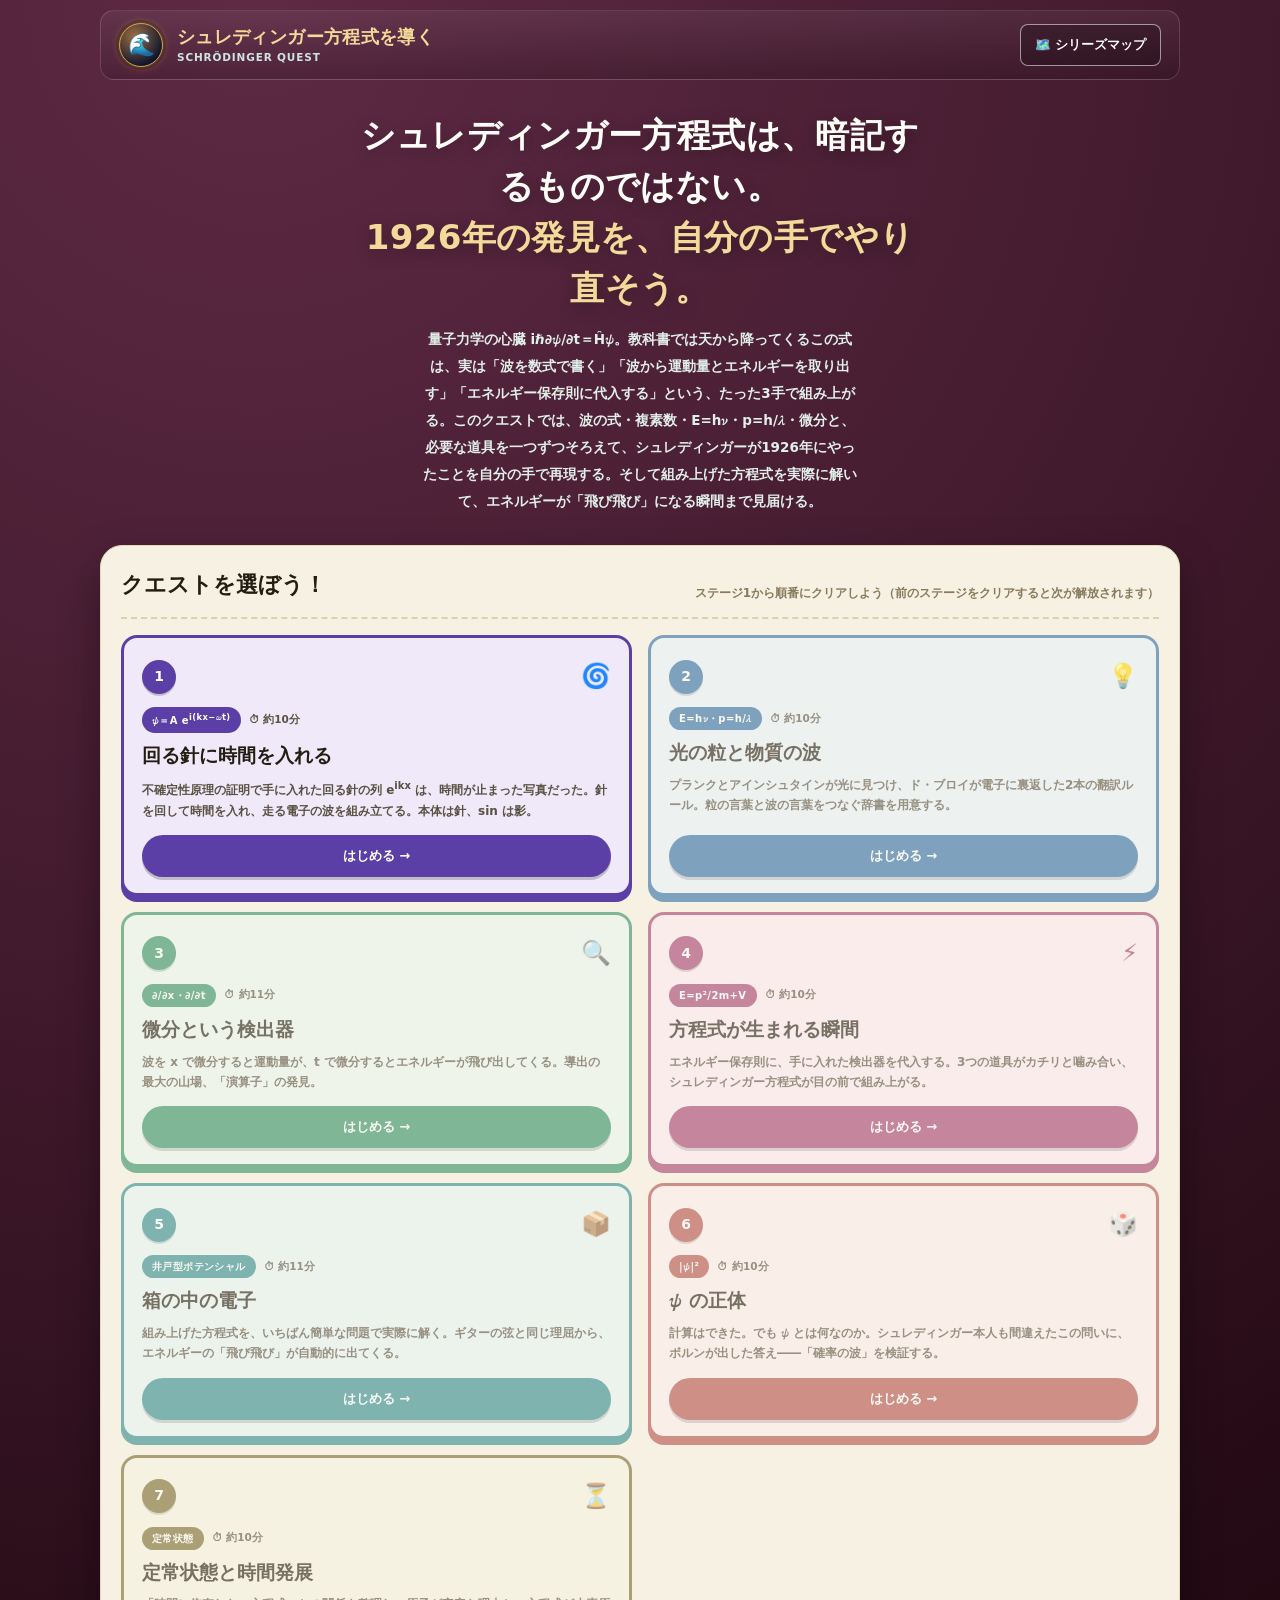
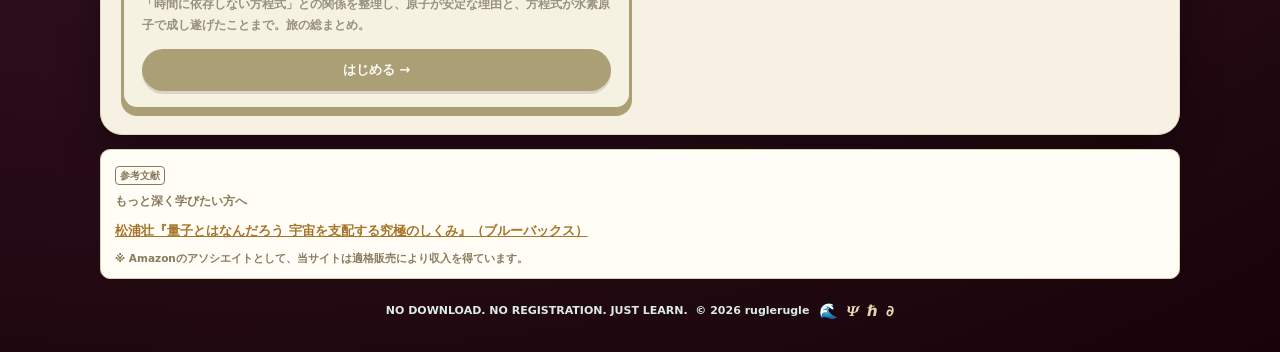
==== commit d2cad11f: "fix: 他章の呼び名を新しい章題『…』に統一し、未リンクの初出をリンク化 Co-Authored-By: Claude Fable 5.1 <noreply@anthropic.com>" ====
--- a/index.html
+++ b/index.html
@@ -74,7 +74,7 @@
           <div class="q-top"><span class="q-num">1</span><span class="q-suit" aria-hidden="true">🌀</span></div>
           <div class="q-meta"><span class="q-tag">ψ＝A e<sup>i(kx−ωt)</sup></span><span class="q-time">⏱ 約10分</span></div>
           <div class="q-title">回る針に時間を入れる</div>
-          <p class="q-desc">不確定性原理の教室で手に入れた回る針の列 e<sup>ikx</sup> は、時間が止まった写真だった。針を回して時間を入れ、走る電子の波を組み立てる。本体は針、sin は影。</p>
+          <p class="q-desc">不確定性原理の証明で手に入れた回る針の列 e<sup>ikx</sup> は、時間が止まった写真だった。針を回して時間を入れ、走る電子の波を組み立てる。本体は針、sin は影。</p>
           <span class="q-cta">はじめる →</span>
         </a>
 
